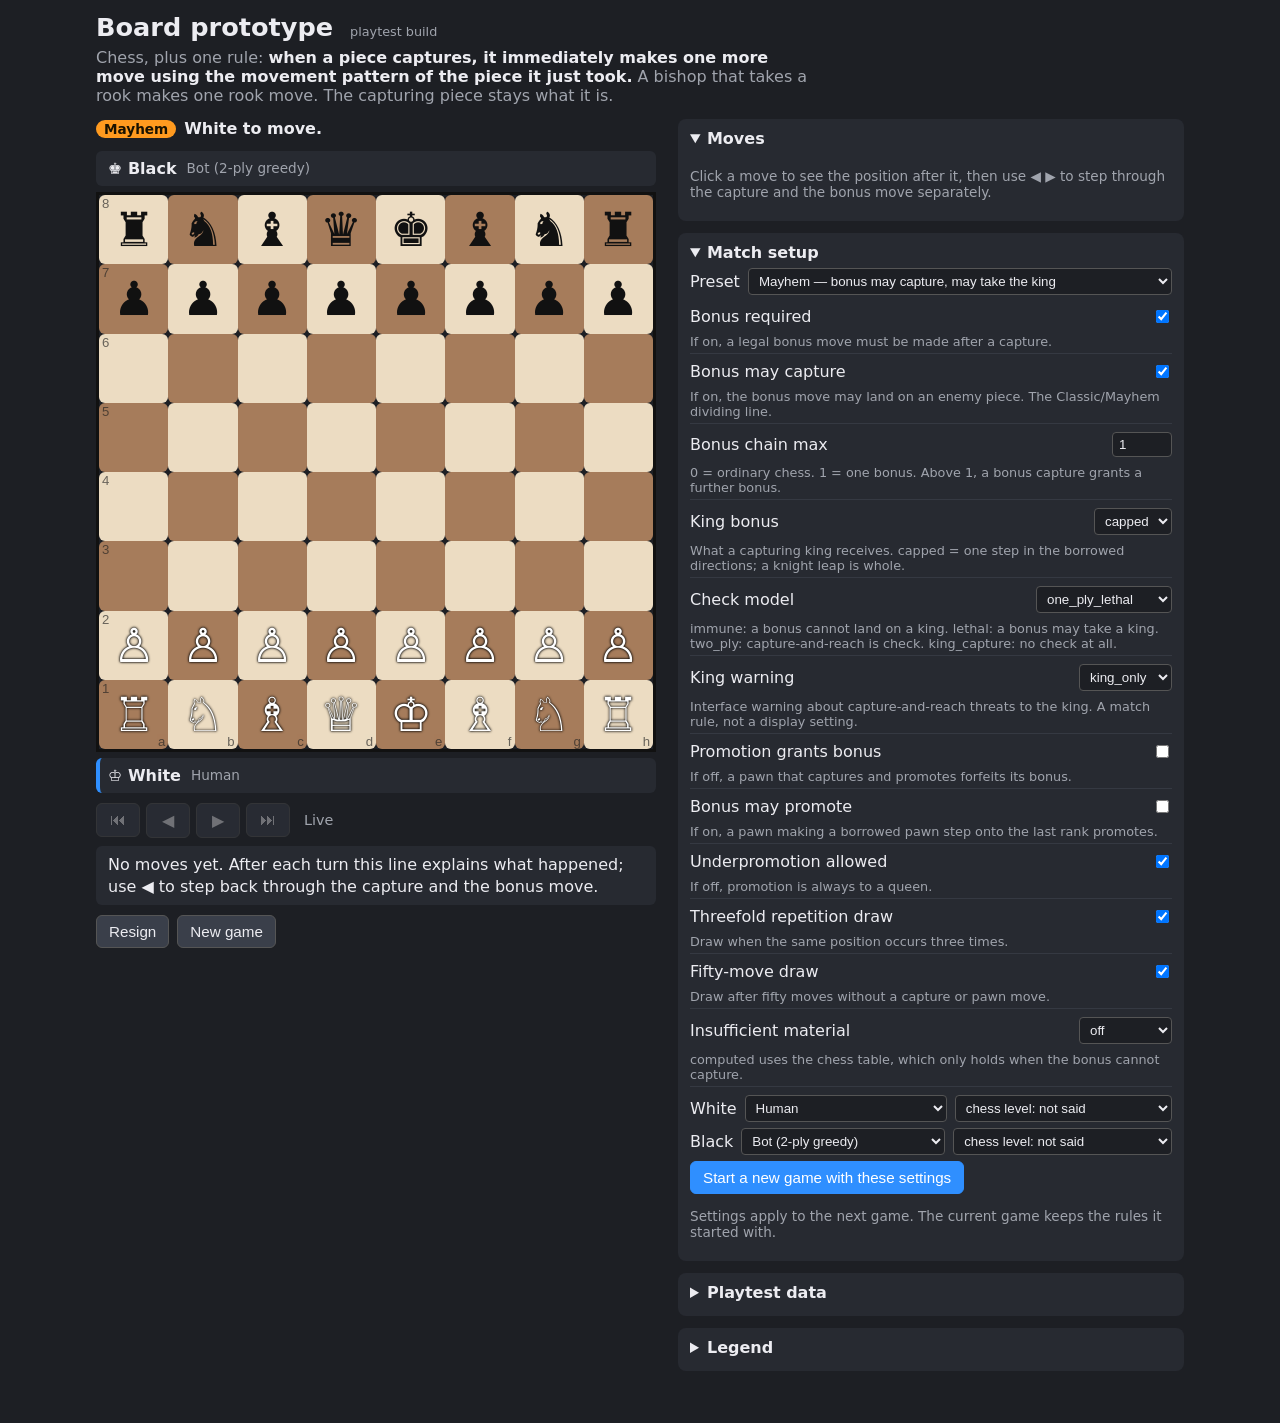
==== index.html @ 7c496482 "Prototype build from spoils@8dbc35b" ====
<!doctype html>
<html lang="en">
  <head>
    <meta charset="utf-8" />
    <meta name="viewport" content="width=device-width, initial-scale=1" />
    <title>Board prototype</title>
    <script type="module" crossorigin src="./assets/index-bYawnMOM.js"></script>
    <link rel="stylesheet" crossorigin href="./assets/index-8yyA_9rG.css">
  </head>
  <body>
    <div id="app">
      <header>
        <h1>Board prototype <span class="tag">playtest build</span></h1>
        <p class="rule">
          Chess, plus one rule: <strong>when a piece captures, it immediately makes one more move using the movement pattern of the piece it just took.</strong>
          A bishop that takes a rook makes one rook move. The capturing piece stays what it is.
        </p>
      </header>
      <main>
        <section class="board-col">
          <div id="status" class="status"></div>
          <div id="settings-notice" class="notice" hidden>
            <span>Match setup has changed but the board is still running the old settings.</span>
            <button id="btn-notice-apply" type="button" class="primary">Start a new game with the new settings</button>
            <button id="btn-notice-revert" type="button">Revert to the running game's settings</button>
          </div>
          <div id="bonus-banner" class="banner" hidden></div>
          <div id="bar-b" class="player-bar"></div>
          <div id="board" class="board" aria-label="chess board"></div>
          <div id="bar-w" class="player-bar"></div>
          <div id="promo" class="promo" hidden></div>
          <div class="nav">
            <button id="nav-first" type="button" title="Start position (Home)">⏮</button>
            <button id="nav-back" type="button" title="Back one step (←)">◀</button>
            <button id="nav-fwd" type="button" title="Forward one step (→)">▶</button>
            <button id="nav-live" type="button" title="Back to the game (End)">⏭</button>
            <span id="nav-pos" class="nav-pos"></span>
          </div>
          <div id="frame-desc" class="frame-desc"></div>
          <div class="actions">
            <button id="btn-decline" hidden>Decline bonus</button>
            <button id="btn-resign">Resign</button>
            <button id="btn-new">New game</button>
          </div>
          <div id="result" class="result" hidden></div>
        </section>
        <aside class="side-col">
          <details open class="moves-panel">
            <summary>Moves</summary>
            <div id="moves" class="moves"></div>
            <p class="hint">Click a move to see the position after it, then use ◀ ▶ to step through the capture and the bonus move separately.</p>
          </details>
          <details open>
            <summary>Match setup</summary>
            <label class="row">Preset <select id="preset"></select></label>
            <div id="flags" class="flags"></div>
            <div class="seats">
              <label class="row">White <select id="seat-w"></select> <select id="exp-w"></select></label>
              <label class="row">Black <select id="seat-b"></select> <select id="exp-b"></select></label>
            </div>
            <button id="btn-apply" class="primary">Start a new game with these settings</button>
            <p class="hint">Settings apply to the next game. The current game keeps the rules it started with.</p>
          </details>
          <details>
            <summary>Playtest data</summary>
            <p id="stats" class="hint"></p>
            <div class="actions">
              <button id="btn-export">Export this game</button>
              <button id="btn-export-all">Export all stored games</button>
              <button id="btn-clear">Clear stored games</button>
            </div>
            <p class="hint">Every finished (or abandoned) game is stored in this browser. Please export all games and send the file back.</p>
          </details>
          <details>
            <summary>Legend</summary>
            <ul class="legend">
              <li><span class="swatch dest"></span> legal move</li>
              <li><span class="swatch dest-capture"></span> legal capture</li>
              <li><span class="swatch bonus-dest"></span> bonus destination (borrowed pattern)</li>
              <li><span class="swatch bonus-capture"></span> bonus capture (Mayhem only)</li>
              <li><span class="swatch check"></span> king in check</li>
              <li><span class="swatch warn-king"></span> king warning: a capture-and-reach combination can take the king here</li>
              <li><span class="swatch warn-dest"></span> king move that would still be exposed</li>
            </ul>
            <p class="hint">Notation: <code>Bxe5&gt;Re8</code> = bishop takes on e5, then moves as a rook to e8. <code>&gt;-</code> = bonus declined. <code>#K</code> = king taken.</p>
          </details>
        </aside>
      </main>
    </div>
  </body>
</html>
---- assets/index-8yyA_9rG.css ----
:root{--bg: #1d1f24;--panel: #272a31;--text: #ececf1;--muted: #a0a4ad;--light: #ecdcc2;--dark: #a67c5b;--sel: #2f8fff;--bonus: #ff9a1f;--danger: #e0245e;--check: #ff3b3b}*{box-sizing:border-box}[hidden]{display:none!important}body{margin:0;font-family:system-ui,-apple-system,Segoe UI,Roboto,sans-serif;background:var(--bg);color:var(--text)}#app{max-width:1120px;margin:0 auto;padding:12px 16px 40px}h1{margin:0 0 6px;font-size:1.6rem}.tag{font-size:.8rem;color:var(--muted);font-weight:400;margin-left:8px}.rule{margin:0 0 14px;color:var(--muted);max-width:70ch}.rule strong{color:var(--text)}main{display:grid;grid-template-columns:minmax(0,560px) minmax(0,1fr);gap:22px;align-items:start}@media (max-width: 860px){main{grid-template-columns:minmax(0,1fr)}}select{max-width:100%;min-width:0}.row select{flex:1 1 auto;min-width:0}.status{min-height:1.6em;font-weight:600;margin-bottom:6px}.notice{background:#3b2f10;border:2px solid var(--bonus);color:var(--text);padding:10px 12px;border-radius:6px;margin-bottom:8px;display:flex;flex-wrap:wrap;gap:8px;align-items:center}.notice span{flex:1 1 100%;font-weight:600}.board.locked{opacity:.55;pointer-events:none}button.attention{box-shadow:0 0 0 3px var(--bonus)}.mode{display:inline-block;padding:1px 8px;border-radius:999px;background:var(--bonus);color:#1a1200;margin-right:8px;font-size:.85em}.mode.classic{background:#4cc3ff;color:#04202e}.mode.custom{background:#b39ddb;color:#1c1230}.banner{background:var(--bonus);color:#1a1200;font-weight:700;padding:8px 12px;border-radius:6px;margin-bottom:8px}.board{display:grid;grid-template-columns:repeat(8,minmax(0,1fr));grid-template-rows:repeat(8,minmax(0,1fr));width:100%;max-width:560px;aspect-ratio:1;border:3px solid #111;user-select:none;container-type:inline-size}.cell{position:relative;border:0;padding:0;margin:0;min-width:0;min-height:0;font-size:8.5cqw;line-height:1;cursor:pointer;display:flex;align-items:center;justify-content:center;overflow:hidden}.cell.light{background:var(--light)}.cell.dark{background:var(--dark)}.piece{position:relative;z-index:2}.piece.w{color:#fff;text-shadow:0 0 2px #000,0 0 3px #000}.piece.b{color:#111}.coord{position:absolute;font-size:.28em;opacity:.65;z-index:1;color:#222}.coord.rank{top:2px;left:3px}.coord.file{bottom:1px;right:3px}.cell.last{background-image:linear-gradient(#ffeb3b59,#ffeb3b59)}.cell.selected{box-shadow:inset 0 0 0 4px var(--sel)}.cell.dest:after{content:"";position:absolute;width:28%;height:28%;border-radius:50%;background:#00000061}.cell.dest-capture:after{content:"";position:absolute;inset:7%;border-radius:50%;border:4px solid rgba(0,0,0,.45)}.cell.bonus-dest:after{content:"";position:absolute;width:34%;height:34%;background:var(--bonus);transform:rotate(45deg);box-shadow:0 0 0 2px #1a1200}.cell.bonus-capture:after{content:"";position:absolute;inset:14%;border:4px dashed var(--bonus);transform:rotate(45deg)}.cell.bonus-origin{box-shadow:inset 0 0 0 4px var(--bonus)}.cell.check{background-image:radial-gradient(circle,rgba(255,59,59,.75) 0%,rgba(255,59,59,.25) 55%,transparent 72%)}.cell.warn-king{box-shadow:inset 0 0 0 4px var(--danger);background-image:repeating-linear-gradient(45deg,rgba(224,36,94,.4) 0 6px,transparent 6px 12px)}.cell.warn-dest:before{content:"!";position:absolute;top:1px;right:5px;font-size:.5em;font-weight:900;color:var(--danger);z-index:3}.cell.warn-board{background-image:repeating-linear-gradient(-45deg,rgba(224,36,94,.28) 0 4px,transparent 4px 8px)}.promo{margin-top:8px;padding:8px;background:var(--panel);border-radius:6px}.promo button{font-size:2rem;margin-right:6px;min-width:56px}.actions{margin-top:10px;display:flex;gap:8px;flex-wrap:wrap}button{background:#3a3f4a;color:var(--text);border:1px solid #555;border-radius:6px;padding:7px 12px;cursor:pointer;font-size:.95rem}button:hover{background:#474d5a}button.primary{background:var(--sel);border-color:var(--sel);color:#fff}.result{margin-top:12px;padding:10px 12px;background:var(--panel);border-left:4px solid var(--bonus);border-radius:6px;font-weight:600}details{background:var(--panel);border-radius:8px;padding:8px 12px;margin-bottom:12px}summary{cursor:pointer;font-weight:600;margin:2px 0 6px}.row{display:flex;align-items:center;gap:8px;margin:6px 0}select,input[type=number]{background:#1d1f24;color:var(--text);border:1px solid #555;border-radius:4px;padding:4px 6px}.flags{display:grid;grid-template-columns:1fr;gap:4px;margin:8px 0}.flag{display:grid;grid-template-columns:1fr auto;align-items:center;gap:8px;padding:4px 0;border-bottom:1px solid #353942}.flag .help{grid-column:1 / -1;color:var(--muted);font-size:.8rem}.hint{color:var(--muted);font-size:.85rem}.moves{max-height:320px;overflow:auto;font-family:ui-monospace,Consolas,monospace;font-size:.92rem;display:grid;grid-template-columns:3.2em 1fr 1fr;align-content:start}.moves .num{color:var(--muted);padding:4px 6px;background:#22252c}.moves .san{text-align:left;background:transparent;border:0;border-radius:3px;padding:4px 8px;color:var(--text);font:inherit;cursor:pointer}.moves .san:hover{background:#3a3f4a}.moves .san.current{background:var(--sel);color:#fff}.moves .san.empty{cursor:default}.player-bar{display:flex;align-items:center;gap:10px;padding:6px 8px;margin:6px 0;background:var(--panel);border-radius:6px;min-height:2.2em;border-left:4px solid transparent}.player-bar.to-move{border-left-color:var(--sel)}.player-bar .who{font-weight:600}.player-bar .sub{color:var(--muted);font-size:.85rem}.player-bar .captured{margin-left:auto;font-size:1.1rem;letter-spacing:-2px;color:#cfd3da}.player-bar .adv{color:var(--muted);font-size:.85rem;min-width:2.5em;text-align:right}.nav{display:flex;align-items:center;gap:6px;margin-top:10px}.nav button{min-width:44px;font-size:1rem}.nav button:disabled{opacity:.4;cursor:default}.nav-pos{margin-left:8px;color:var(--muted);font-size:.9rem}.frame-desc{margin-top:8px;padding:8px 12px;background:var(--panel);border-radius:6px;min-height:2.4em;line-height:1.35}.frame-desc.viewing{border-left:4px solid var(--sel)}.frame-desc .beat{display:inline-block;font-size:.75rem;font-weight:700;text-transform:uppercase;letter-spacing:.04em;color:var(--bonus);margin-right:8px}.cell.trail{background-image:linear-gradient(#ffeb3b29,#ffeb3b29)}.board.viewing{outline:3px solid var(--sel)}.legend{list-style:none;padding:0;margin:0;font-size:.9rem}.legend li{display:flex;align-items:center;gap:8px;margin:4px 0}.swatch{display:inline-block;width:22px;height:22px;background:var(--light);position:relative;flex:none}.swatch.dest:after{content:"";position:absolute;inset:36%;border-radius:50%;background:#00000061}.swatch.dest-capture:after{content:"";position:absolute;inset:2px;border-radius:50%;border:3px solid rgba(0,0,0,.45)}.swatch.bonus-dest:after{content:"";position:absolute;inset:30%;background:var(--bonus);transform:rotate(45deg)}.swatch.bonus-capture:after{content:"";position:absolute;inset:3px;border:3px dashed var(--bonus);transform:rotate(45deg)}.swatch.check{background-image:radial-gradient(circle,rgba(255,59,59,.75),transparent 72%)}.swatch.warn-king{box-shadow:inset 0 0 0 3px var(--danger);background-image:repeating-linear-gradient(45deg,rgba(224,36,94,.4) 0 4px,transparent 4px 8px)}.swatch.warn-dest:after{content:"!";position:absolute;right:3px;top:-2px;color:var(--danger);font-weight:900}code{background:#1d1f24;padding:1px 4px;border-radius:3px}
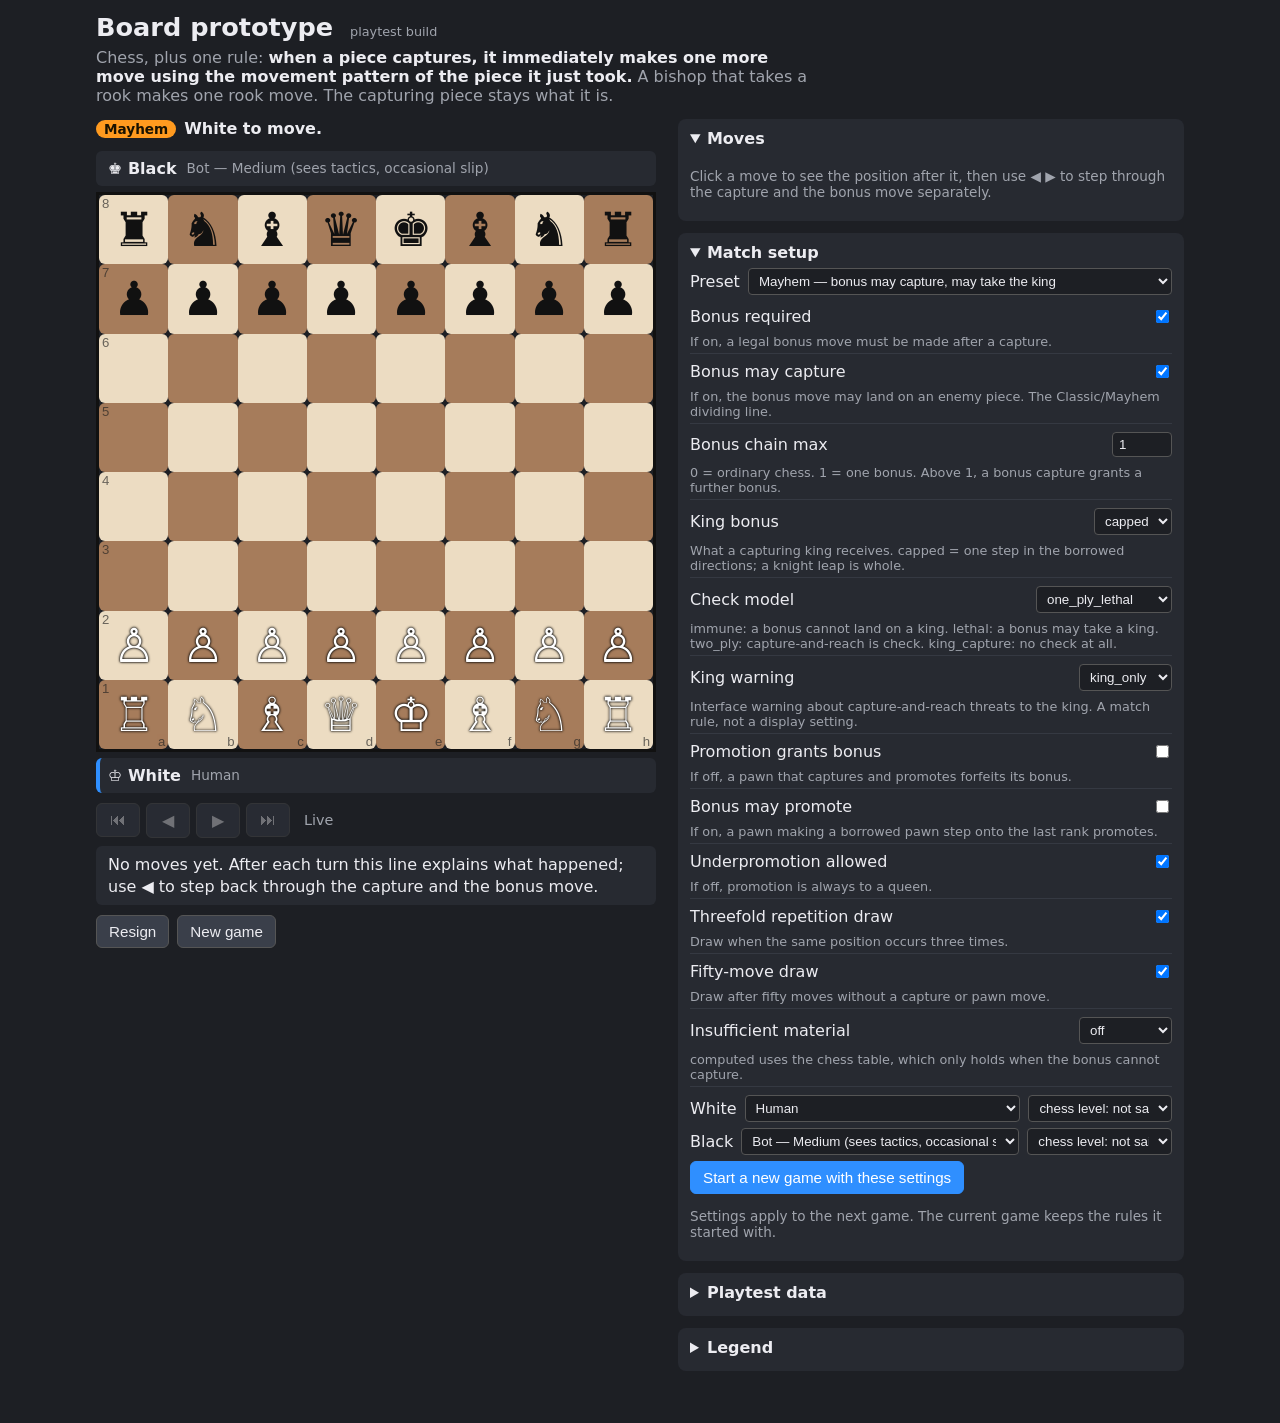
==== commit 9b765956: "Prototype build from spoils@fd0951e" ====
--- a/index.html
+++ b/index.html
@@ -4,7 +4,7 @@
     <meta charset="utf-8" />
     <meta name="viewport" content="width=device-width, initial-scale=1" />
     <title>Board prototype</title>
-    <script type="module" crossorigin src="./assets/index-bYawnMOM.js"></script>
+    <script type="module" crossorigin src="./assets/index-CSqZ81D4.js"></script>
     <link rel="stylesheet" crossorigin href="./assets/index-8yyA_9rG.css">
   </head>
   <body>
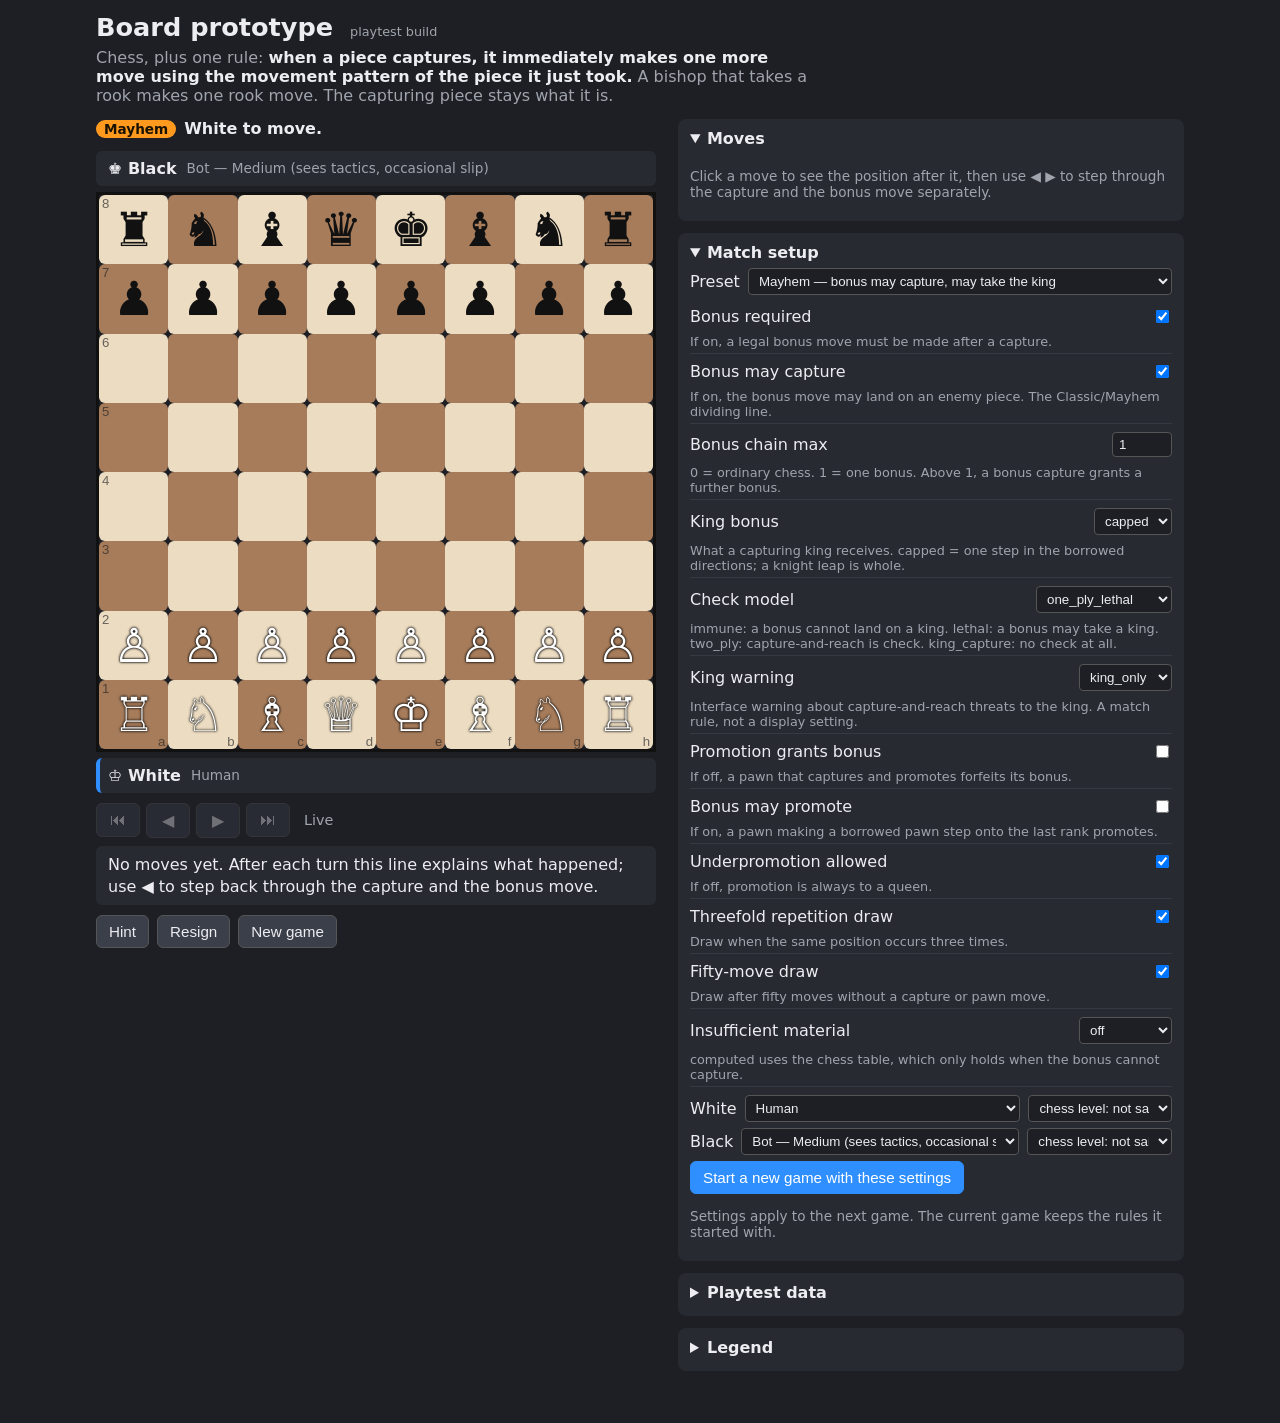
==== commit c8e9c246: "Prototype build from spoils@a54421b" ====
--- a/index.html
+++ b/index.html
@@ -4,8 +4,8 @@
     <meta charset="utf-8" />
     <meta name="viewport" content="width=device-width, initial-scale=1" />
     <title>Board prototype</title>
-    <script type="module" crossorigin src="./assets/index-CSqZ81D4.js"></script>
-    <link rel="stylesheet" crossorigin href="./assets/index-8yyA_9rG.css">
+    <script type="module" crossorigin src="./assets/index-DvqFtoC9.js"></script>
+    <link rel="stylesheet" crossorigin href="./assets/index-NHT0o5jd.css">
   </head>
   <body>
     <div id="app">
@@ -39,6 +39,7 @@
           <div id="frame-desc" class="frame-desc"></div>
           <div class="actions">
             <button id="btn-decline" hidden>Decline bonus</button>
+            <button id="btn-hint" title="Show the move the Hard bot would play (logged with the game)">Hint</button>
             <button id="btn-resign">Resign</button>
             <button id="btn-new">New game</button>
           </div>
--- a/assets/index-NHT0o5jd.css
+++ b/assets/index-NHT0o5jd.css
@@ -0,0 +1 @@
+:root{--bg: #1d1f24;--panel: #272a31;--text: #ececf1;--muted: #a0a4ad;--light: #ecdcc2;--dark: #a67c5b;--sel: #2f8fff;--bonus: #ff9a1f;--danger: #e0245e;--check: #ff3b3b}*{box-sizing:border-box}[hidden]{display:none!important}body{margin:0;font-family:system-ui,-apple-system,Segoe UI,Roboto,sans-serif;background:var(--bg);color:var(--text)}#app{max-width:1120px;margin:0 auto;padding:12px 16px 40px}h1{margin:0 0 6px;font-size:1.6rem}.tag{font-size:.8rem;color:var(--muted);font-weight:400;margin-left:8px}.rule{margin:0 0 14px;color:var(--muted);max-width:70ch}.rule strong{color:var(--text)}main{display:grid;grid-template-columns:minmax(0,560px) minmax(0,1fr);gap:22px;align-items:start}@media (max-width: 860px){main{grid-template-columns:minmax(0,1fr)}}select{max-width:100%;min-width:0}.row select{flex:1 1 auto;min-width:0}.status{min-height:1.6em;font-weight:600;margin-bottom:6px}.notice{background:#3b2f10;border:2px solid var(--bonus);color:var(--text);padding:10px 12px;border-radius:6px;margin-bottom:8px;display:flex;flex-wrap:wrap;gap:8px;align-items:center}.notice span{flex:1 1 100%;font-weight:600}.board.locked{opacity:.55;pointer-events:none}button.attention{box-shadow:0 0 0 3px var(--bonus)}.mode{display:inline-block;padding:1px 8px;border-radius:999px;background:var(--bonus);color:#1a1200;margin-right:8px;font-size:.85em}.mode.classic{background:#4cc3ff;color:#04202e}.mode.custom{background:#b39ddb;color:#1c1230}.banner{background:var(--bonus);color:#1a1200;font-weight:700;padding:8px 12px;border-radius:6px;margin-bottom:8px}.board{display:grid;grid-template-columns:repeat(8,minmax(0,1fr));grid-template-rows:repeat(8,minmax(0,1fr));width:100%;max-width:560px;aspect-ratio:1;border:3px solid #111;user-select:none;container-type:inline-size}.cell{position:relative;border:0;padding:0;margin:0;min-width:0;min-height:0;font-size:8.5cqw;line-height:1;cursor:pointer;display:flex;align-items:center;justify-content:center;overflow:hidden}.cell.light{background:var(--light)}.cell.dark{background:var(--dark)}.piece{position:relative;z-index:2}.piece.w{color:#fff;text-shadow:0 0 2px #000,0 0 3px #000}.piece.b{color:#111}.coord{position:absolute;font-size:.28em;opacity:.65;z-index:1;color:#222}.coord.rank{top:2px;left:3px}.coord.file{bottom:1px;right:3px}.cell.last{background-image:linear-gradient(#ffeb3b59,#ffeb3b59)}.cell.selected{box-shadow:inset 0 0 0 4px var(--sel)}.cell.dest:after{content:"";position:absolute;width:28%;height:28%;border-radius:50%;background:#00000061}.cell.dest-capture:after{content:"";position:absolute;inset:7%;border-radius:50%;border:4px solid rgba(0,0,0,.45)}.cell.bonus-dest:after{content:"";position:absolute;width:34%;height:34%;background:var(--bonus);transform:rotate(45deg);box-shadow:0 0 0 2px #1a1200}.cell.bonus-capture:after{content:"";position:absolute;inset:14%;border:4px dashed var(--bonus);transform:rotate(45deg)}.cell.bonus-origin{box-shadow:inset 0 0 0 4px var(--bonus)}.cell.check{background-image:radial-gradient(circle,rgba(255,59,59,.75) 0%,rgba(255,59,59,.25) 55%,transparent 72%)}.cell.warn-king{box-shadow:inset 0 0 0 4px var(--danger);background-image:repeating-linear-gradient(45deg,rgba(224,36,94,.4) 0 6px,transparent 6px 12px)}.cell.warn-dest:before{content:"!";position:absolute;top:1px;right:5px;font-size:.5em;font-weight:900;color:var(--danger);z-index:3}.cell.warn-board{background-image:repeating-linear-gradient(-45deg,rgba(224,36,94,.28) 0 4px,transparent 4px 8px)}.promo{margin-top:8px;padding:8px;background:var(--panel);border-radius:6px}.promo button{font-size:2rem;margin-right:6px;min-width:56px}.actions{margin-top:10px;display:flex;gap:8px;flex-wrap:wrap}button{background:#3a3f4a;color:var(--text);border:1px solid #555;border-radius:6px;padding:7px 12px;cursor:pointer;font-size:.95rem}button:hover{background:#474d5a}button.primary{background:var(--sel);border-color:var(--sel);color:#fff}.result{margin-top:12px;padding:10px 12px;background:var(--panel);border-left:4px solid var(--bonus);border-radius:6px;font-weight:600}details{background:var(--panel);border-radius:8px;padding:8px 12px;margin-bottom:12px}summary{cursor:pointer;font-weight:600;margin:2px 0 6px}.row{display:flex;align-items:center;gap:8px;margin:6px 0}select,input[type=number]{background:#1d1f24;color:var(--text);border:1px solid #555;border-radius:4px;padding:4px 6px}.flags{display:grid;grid-template-columns:1fr;gap:4px;margin:8px 0}.flag{display:grid;grid-template-columns:1fr auto;align-items:center;gap:8px;padding:4px 0;border-bottom:1px solid #353942}.flag .help{grid-column:1 / -1;color:var(--muted);font-size:.8rem}.hint{color:var(--muted);font-size:.85rem}.moves{max-height:320px;overflow:auto;font-family:ui-monospace,Consolas,monospace;font-size:.92rem;display:grid;grid-template-columns:3.2em 1fr 1fr;align-content:start}.moves .num{color:var(--muted);padding:4px 6px;background:#22252c}.moves .san{text-align:left;background:transparent;border:0;border-radius:3px;padding:4px 8px;color:var(--text);font:inherit;cursor:pointer}.moves .san:hover{background:#3a3f4a}.moves .san.current{background:var(--sel);color:#fff}.moves .san.empty{cursor:default}.player-bar{display:flex;align-items:center;gap:10px;padding:6px 8px;margin:6px 0;background:var(--panel);border-radius:6px;min-height:2.2em;border-left:4px solid transparent}.player-bar.to-move{border-left-color:var(--sel)}.player-bar .who{font-weight:600}.player-bar .sub{color:var(--muted);font-size:.85rem}.player-bar .captured{margin-left:auto;font-size:1.1rem;letter-spacing:-2px;color:#cfd3da}.player-bar .adv{color:var(--muted);font-size:.85rem;min-width:2.5em;text-align:right}.nav{display:flex;align-items:center;gap:6px;margin-top:10px}.nav button{min-width:44px;font-size:1rem}.nav button:disabled{opacity:.4;cursor:default}.nav-pos{margin-left:8px;color:var(--muted);font-size:.9rem}.frame-desc{margin-top:8px;padding:8px 12px;background:var(--panel);border-radius:6px;min-height:2.4em;line-height:1.35}.frame-desc.viewing{border-left:4px solid var(--sel)}.frame-desc .beat{display:inline-block;font-size:.75rem;font-weight:700;text-transform:uppercase;letter-spacing:.04em;color:var(--bonus);margin-right:8px}.cell.hint-from{box-shadow:inset 0 0 0 4px #2ee6a6}.cell.hint-to:before{content:"";position:absolute;inset:10%;border:4px solid #2ee6a6;border-radius:50%;z-index:1}.cell.hint-bonus:before{content:"";position:absolute;inset:12%;border:4px dashed #2ee6a6;transform:rotate(45deg);z-index:1}.frame-desc.hint{border-left:4px solid #2ee6a6}.frame-desc.hint .beat{color:#2ee6a6}.cell.trail{background-image:linear-gradient(#ffeb3b29,#ffeb3b29)}.board.viewing{outline:3px solid var(--sel)}.legend{list-style:none;padding:0;margin:0;font-size:.9rem}.legend li{display:flex;align-items:center;gap:8px;margin:4px 0}.swatch{display:inline-block;width:22px;height:22px;background:var(--light);position:relative;flex:none}.swatch.dest:after{content:"";position:absolute;inset:36%;border-radius:50%;background:#00000061}.swatch.dest-capture:after{content:"";position:absolute;inset:2px;border-radius:50%;border:3px solid rgba(0,0,0,.45)}.swatch.bonus-dest:after{content:"";position:absolute;inset:30%;background:var(--bonus);transform:rotate(45deg)}.swatch.bonus-capture:after{content:"";position:absolute;inset:3px;border:3px dashed var(--bonus);transform:rotate(45deg)}.swatch.check{background-image:radial-gradient(circle,rgba(255,59,59,.75),transparent 72%)}.swatch.warn-king{box-shadow:inset 0 0 0 3px var(--danger);background-image:repeating-linear-gradient(45deg,rgba(224,36,94,.4) 0 4px,transparent 4px 8px)}.swatch.warn-dest:after{content:"!";position:absolute;right:3px;top:-2px;color:var(--danger);font-weight:900}code{background:#1d1f24;padding:1px 4px;border-radius:3px}
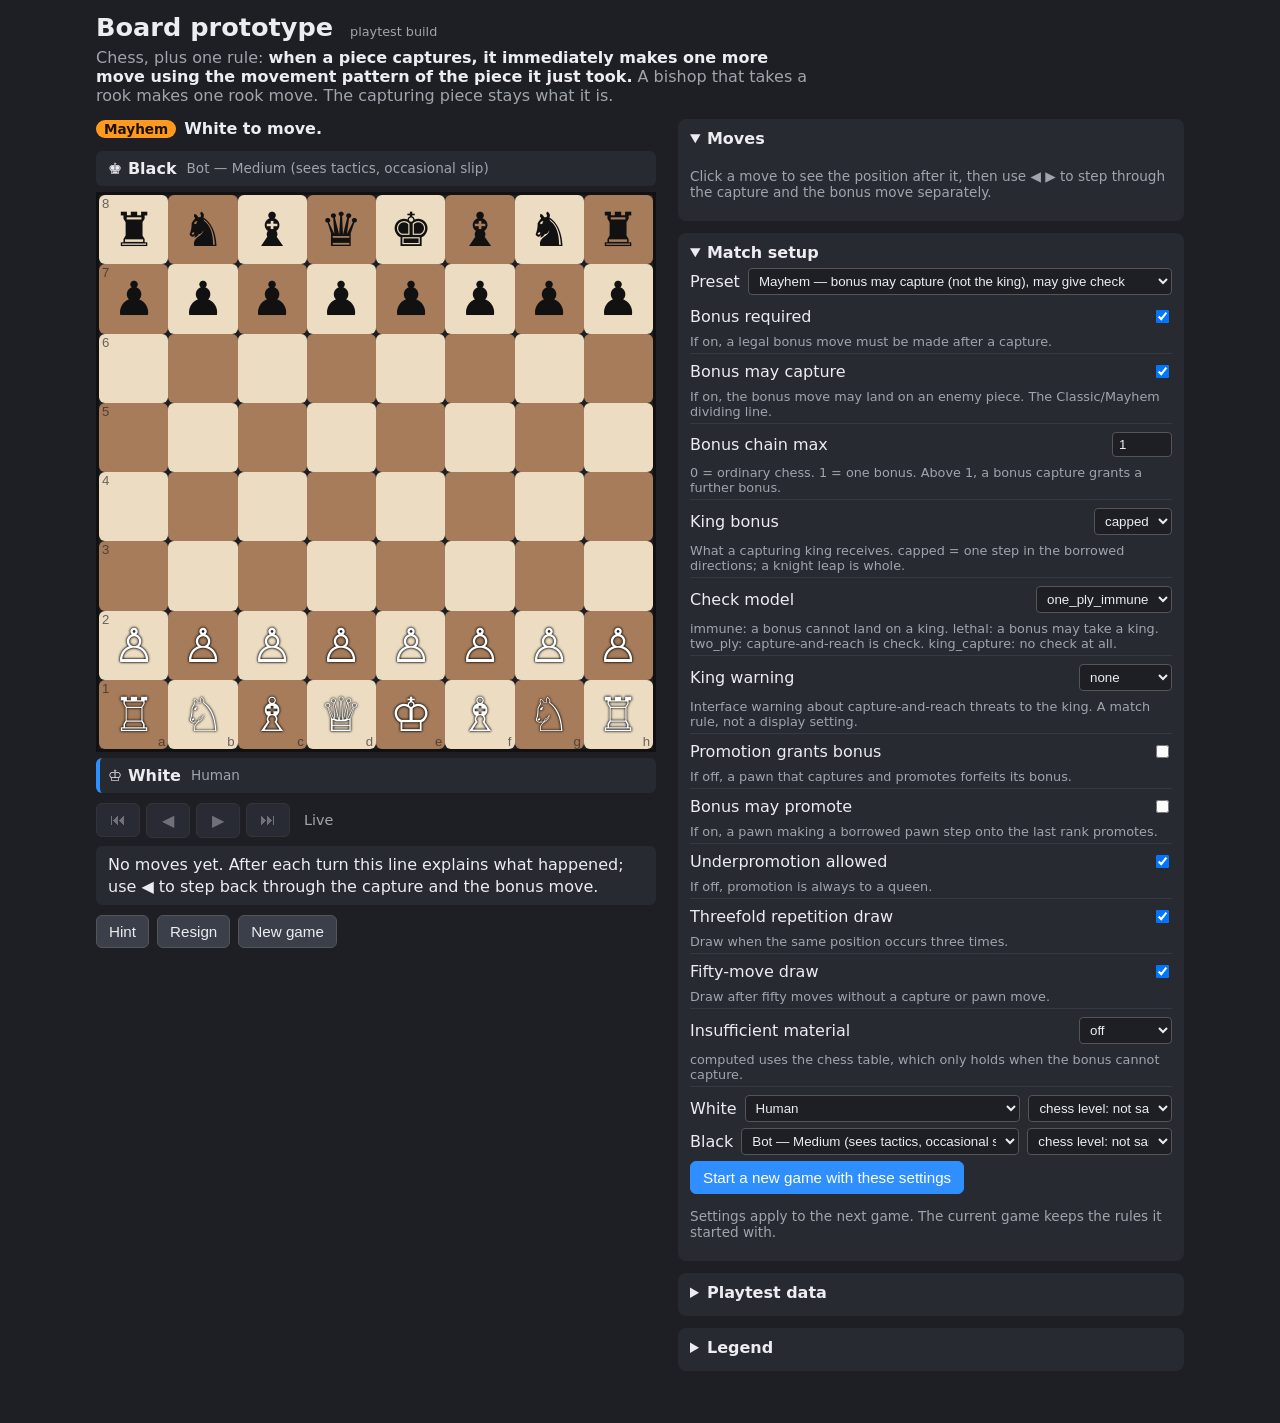
==== commit adb5ba02: "Prototype build from spoils@9ca95a3" ====
--- a/index.html
+++ b/index.html
@@ -4,7 +4,7 @@
     <meta charset="utf-8" />
     <meta name="viewport" content="width=device-width, initial-scale=1" />
     <title>Board prototype</title>
-    <script type="module" crossorigin src="./assets/index-DvqFtoC9.js"></script>
+    <script type="module" crossorigin src="./assets/index-CkE0Mvcw.js"></script>
     <link rel="stylesheet" crossorigin href="./assets/index-NHT0o5jd.css">
   </head>
   <body>
